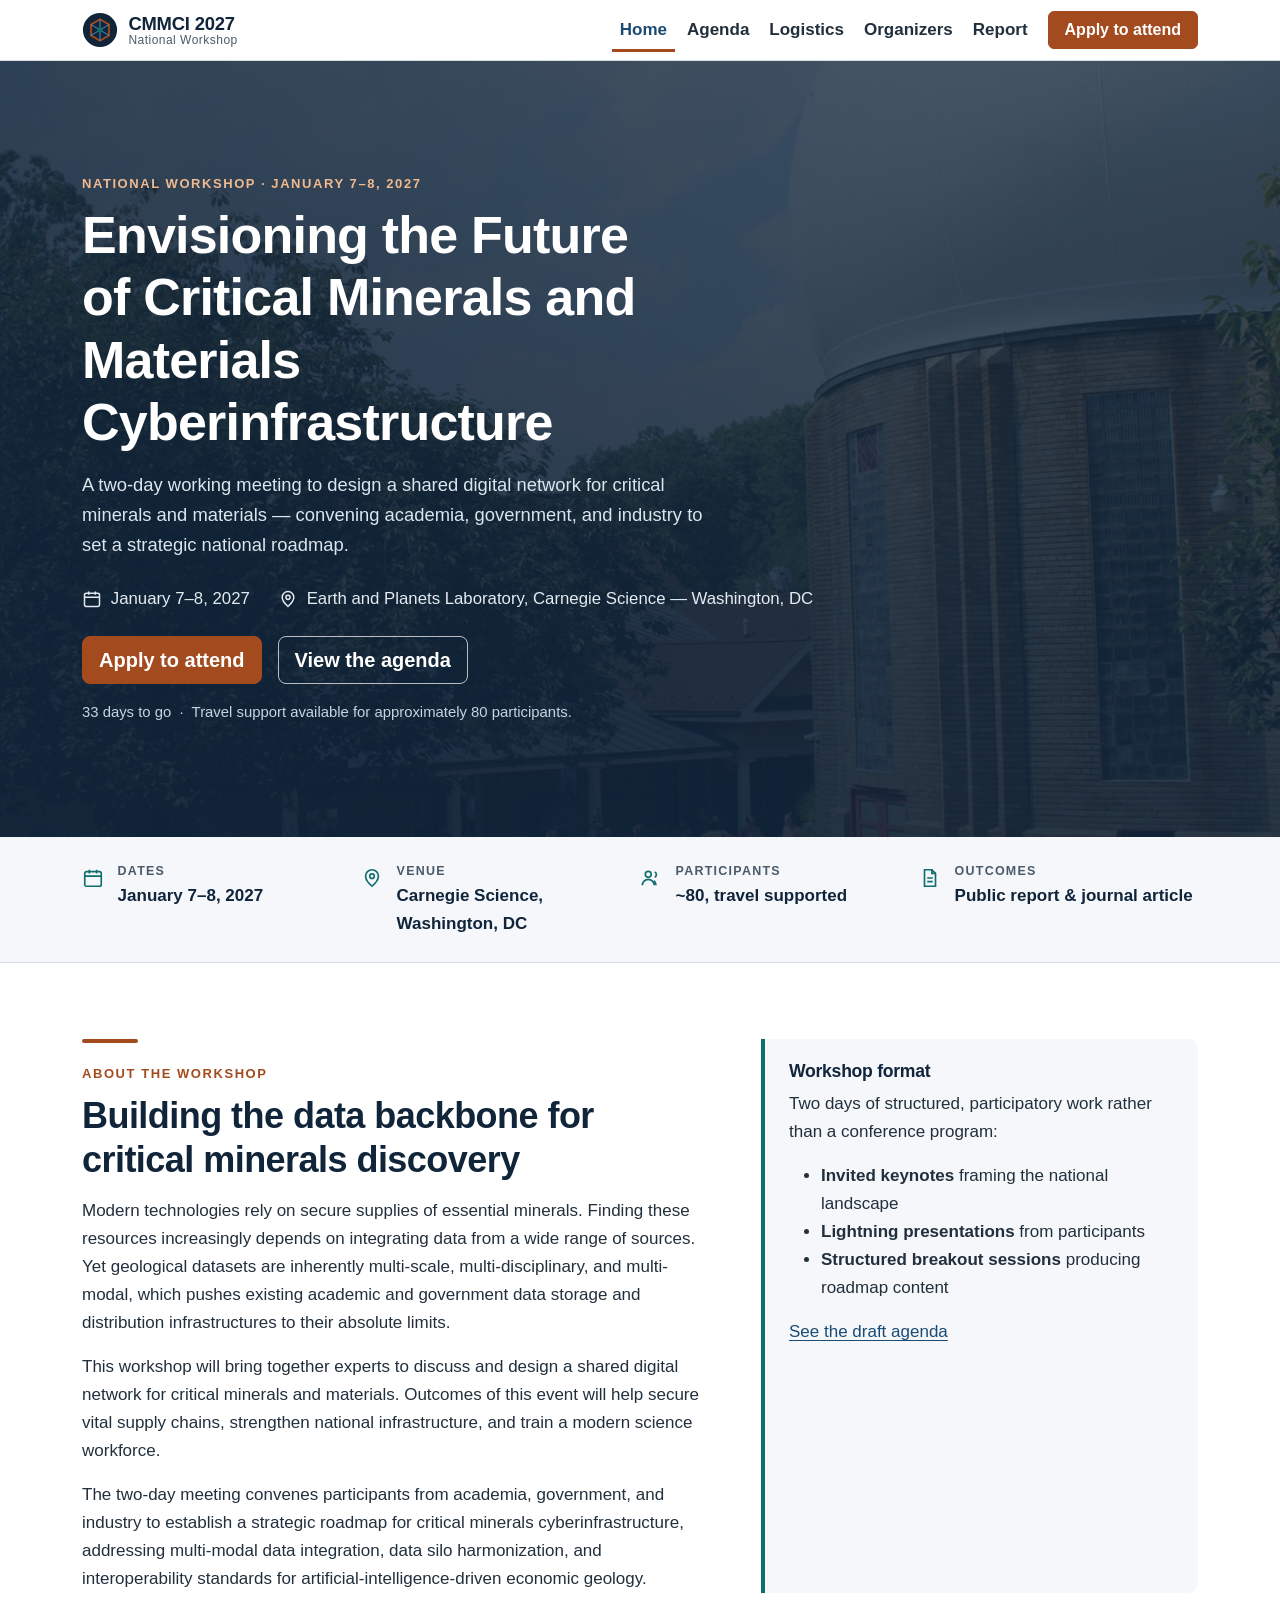
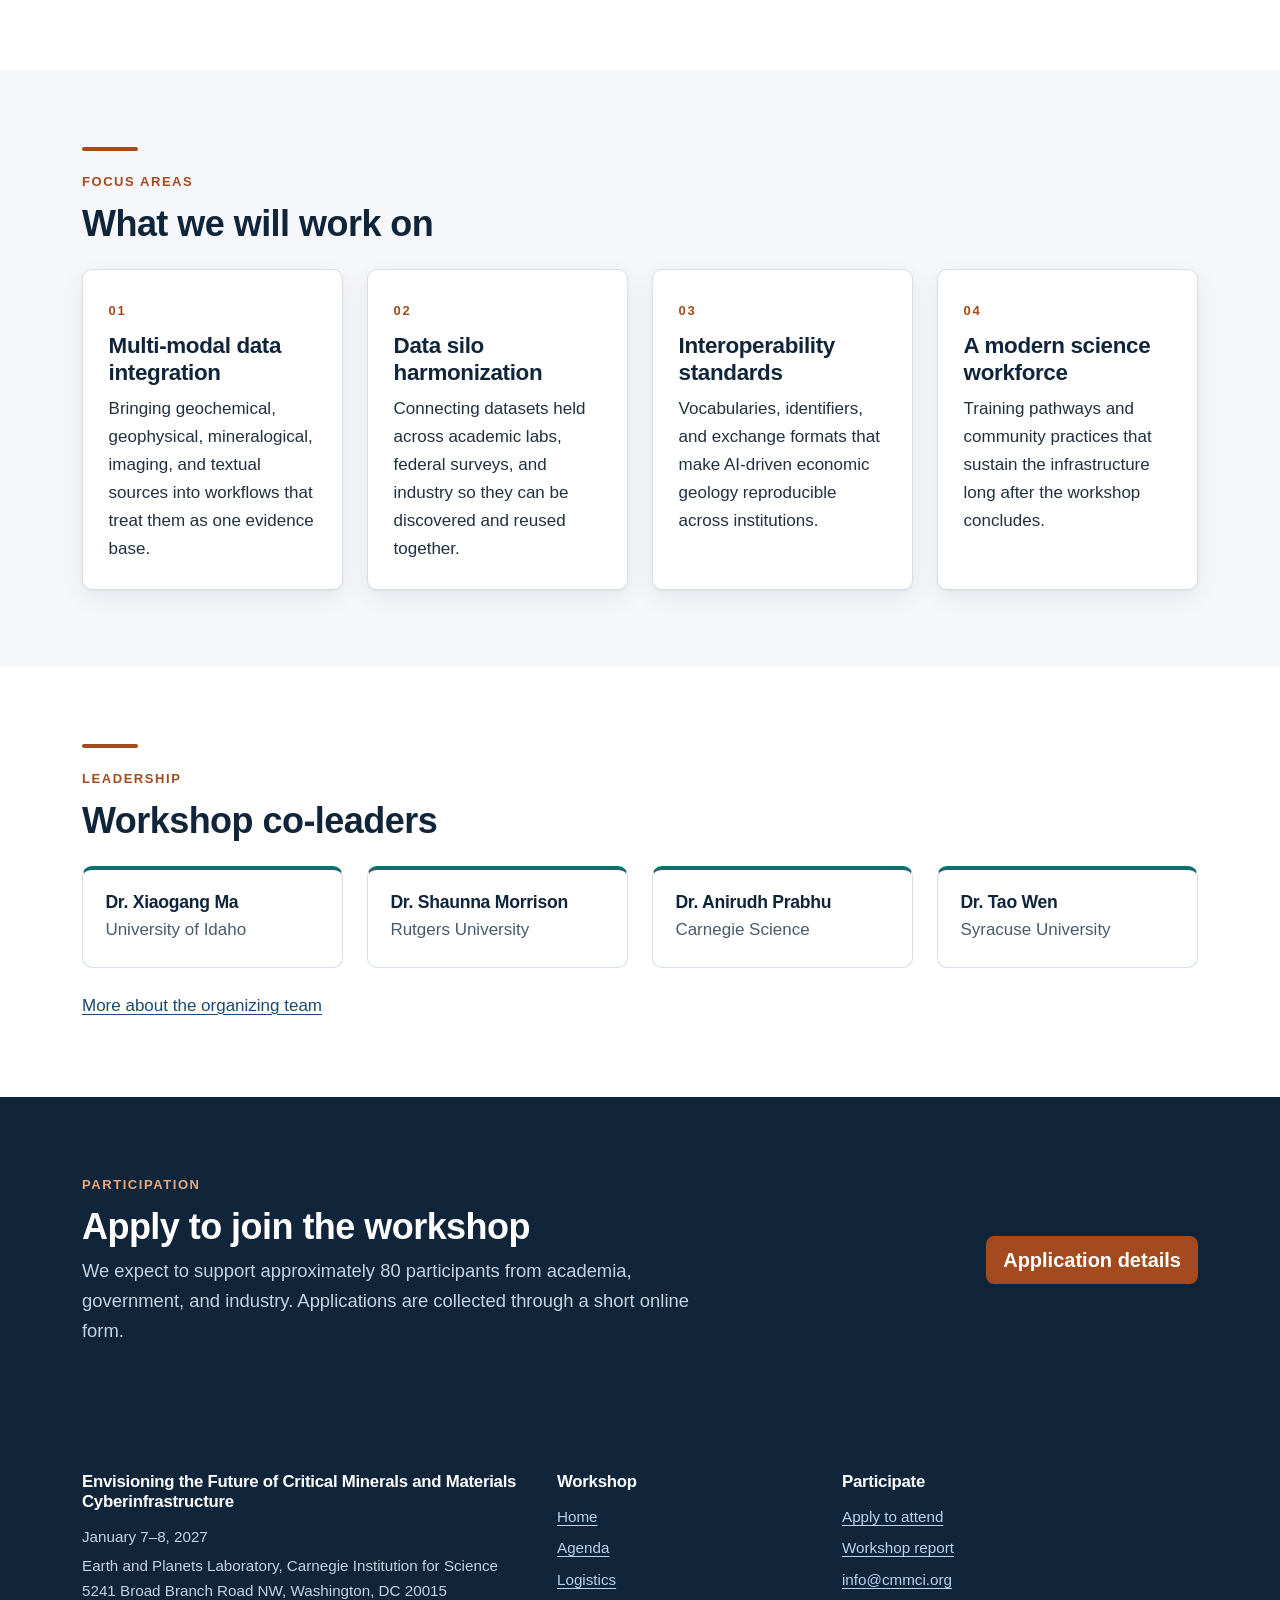
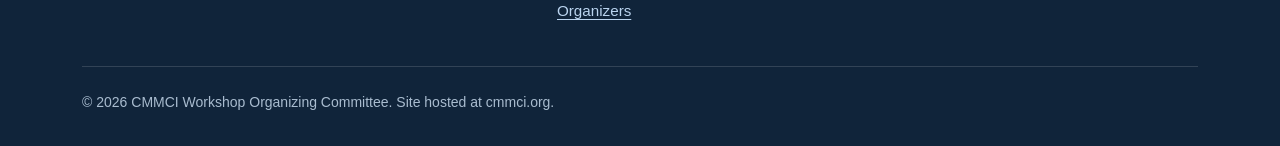
==== index.html @ 9305e16a "Initial site framework for cmmci.org Static multi-page site for the CMMCI 2027 national workshop (En" ====
<!doctype html>
<html lang="en">
<head>
  <meta charset="utf-8">
  <meta name="viewport" content="width=device-width, initial-scale=1">
  <title>Envisioning the Future of Critical Minerals and Materials Cyberinfrastructure</title>
  <meta name="description" content="A national workshop convening academia, government, and industry to establish a strategic roadmap for critical minerals and materials cyberinfrastructure. January 7–8, 2027, Washington, DC.">
  <link rel="canonical" href="https://cmmci.org/">

  <!-- Social preview -->
  <meta property="og:type" content="website">
  <meta property="og:title" content="Envisioning the Future of Critical Minerals and Materials Cyberinfrastructure">
  <meta property="og:description" content="A national workshop, January 7–8, 2027, at the Earth and Planets Laboratory, Carnegie Institution for Science, Washington, DC.">
  <meta property="og:url" content="https://cmmci.org/">
  <meta property="og:image" content="https://cmmci.org/img/DTMGL_SolarEclipse_IMG5105.jpg">
  <meta name="twitter:card" content="summary_large_image">

  <link rel="stylesheet" href="https://cdn.jsdelivr.net/npm/bootstrap@5.3.3/dist/css/bootstrap.min.css">
  <link rel="stylesheet" href="css/styles.css">
</head>

<body>
  <a class="skip-link" href="#main">Skip to main content</a>

  <!-- ==================================================================
       Header — keep this block identical across all pages; only the
       aria-current="page" attribute moves.
       ================================================================== -->
  <header class="site-header">
    <div class="container">
      <nav class="navbar navbar-expand-lg px-0" aria-label="Main">
        <a class="brand-mark" href="index.html">
          <svg class="brand-mark__glyph" viewBox="0 0 40 40" aria-hidden="true" focusable="false">
            <circle cx="20" cy="20" r="19" fill="#10243a"/>
            <path d="M20 8l10 6v12l-10 6-10-6V14z" fill="none" stroke="#a44a1f" stroke-width="2"/>
            <path d="M20 8v24M10 14l20 12M30 14L10 26" stroke="#5b9fd6" stroke-width="1.2" opacity=".8"/>
            <circle cx="20" cy="20" r="3" fill="#0f6e6e"/>
          </svg>
          <span class="brand-mark__text">
            <span class="brand-mark__abbr">CMMCI 2027</span>
            <span class="brand-mark__sub">National Workshop</span>
          </span>
        </a>

        <button class="navbar-toggler" type="button" data-bs-toggle="collapse"
                data-bs-target="#siteNav" aria-controls="siteNav"
                aria-expanded="false" aria-label="Toggle navigation">
          <span class="navbar-toggler-icon"></span>
        </button>

        <div class="collapse navbar-collapse site-nav" id="siteNav">
          <ul class="navbar-nav ms-auto align-items-lg-center gap-lg-1">
            <li class="nav-item"><a class="nav-link" href="index.html" aria-current="page">Home</a></li>
            <li class="nav-item"><a class="nav-link" href="agenda.html">Agenda</a></li>
            <li class="nav-item"><a class="nav-link" href="logistics.html">Logistics</a></li>
            <li class="nav-item"><a class="nav-link" href="organizers.html">Organizers</a></li>
            <li class="nav-item"><a class="nav-link" href="report.html">Report</a></li>
            <li class="nav-item ms-lg-2 mt-2 mt-lg-0">
              <a class="btn btn-cm-accent px-3" href="apply.html">Apply to attend</a>
            </li>
          </ul>
        </div>
      </nav>
    </div>
  </header>

  <main id="main">

    <!-- ================================ Hero ========================== -->
    <section class="hero">
      <img class="hero__bg" src="img/DTMGL_SolarEclipse_IMG5105.jpg" alt="" aria-hidden="true">
      <div class="hero__scrim"></div>

      <div class="container">
        <div class="row">
          <div class="col-lg-9">
            <span class="eyebrow hero__eyebrow">National Workshop &middot; January 7&ndash;8, 2027</span>
            <h1>Envisioning the Future of Critical Minerals and Materials Cyberinfrastructure</h1>

            <p class="lead-copy mt-3 measure" style="color:#dbe5ee;">
              A two-day working meeting to design a shared digital network for critical
              minerals and materials &mdash; convening academia, government, and industry
              to set a strategic national roadmap.
            </p>

            <ul class="hero__meta">
              <li>
                <svg width="20" height="20" viewBox="0 0 24 24" fill="none" stroke="currentColor" stroke-width="1.8" aria-hidden="true" focusable="false">
                  <rect x="3" y="5" width="18" height="16" rx="2"/><path d="M3 10h18M8 3v4M16 3v4"/>
                </svg>
                <span>January 7&ndash;8, 2027</span>
              </li>
              <li>
                <svg width="20" height="20" viewBox="0 0 24 24" fill="none" stroke="currentColor" stroke-width="1.8" aria-hidden="true" focusable="false">
                  <path d="M12 21s7-6.2 7-11a7 7 0 1 0-14 0c0 4.8 7 11 7 11z"/><circle cx="12" cy="10" r="2.5"/>
                </svg>
                <span>Earth and Planets Laboratory, Carnegie Science &mdash; Washington, DC</span>
              </li>
            </ul>

            <div class="d-flex flex-wrap gap-3 mt-4">
              <a class="btn btn-cm-accent btn-lg" href="apply.html">Apply to attend</a>
              <a class="btn btn-cm-onDark btn-lg" href="agenda.html">View the agenda</a>
            </div>

            <p class="mt-3 mb-0 small" style="color:#c6d3e0;">
              <span data-countdown>Applications open soon.</span>
              &nbsp;&middot;&nbsp; Travel support available for approximately 80 participants.
            </p>
          </div>
        </div>
      </div>
    </section>

    <!-- ============================ Fact strip ======================== -->
    <section class="fact-strip" aria-label="Workshop at a glance">
      <div class="container">
        <div class="row row-cols-1 row-cols-sm-2 row-cols-lg-4 g-0">

          <div class="col">
            <div class="fact">
              <span class="fact__icon" aria-hidden="true">
                <svg width="22" height="22" viewBox="0 0 24 24" fill="none" stroke="currentColor" stroke-width="1.8">
                  <rect x="3" y="5" width="18" height="16" rx="2"/><path d="M3 10h18M8 3v4M16 3v4"/>
                </svg>
              </span>
              <span>
                <span class="fact__label">Dates</span>
                <span class="fact__value">January 7&ndash;8, 2027</span>
              </span>
            </div>
          </div>

          <div class="col">
            <div class="fact">
              <span class="fact__icon" aria-hidden="true">
                <svg width="22" height="22" viewBox="0 0 24 24" fill="none" stroke="currentColor" stroke-width="1.8">
                  <path d="M12 21s7-6.2 7-11a7 7 0 1 0-14 0c0 4.8 7 11 7 11z"/><circle cx="12" cy="10" r="2.5"/>
                </svg>
              </span>
              <span>
                <span class="fact__label">Venue</span>
                <span class="fact__value">Carnegie Science, Washington, DC</span>
              </span>
            </div>
          </div>

          <div class="col">
            <div class="fact">
              <span class="fact__icon" aria-hidden="true">
                <svg width="22" height="22" viewBox="0 0 24 24" fill="none" stroke="currentColor" stroke-width="1.8">
                  <circle cx="9" cy="8" r="3.2"/><path d="M2.5 20a6.5 6.5 0 0 1 13 0"/><path d="M16 5.5a3 3 0 0 1 0 5.6M17.5 20a6.4 6.4 0 0 0-2.4-5"/>
                </svg>
              </span>
              <span>
                <span class="fact__label">Participants</span>
                <span class="fact__value">~80, travel supported</span>
              </span>
            </div>
          </div>

          <div class="col">
            <div class="fact">
              <span class="fact__icon" aria-hidden="true">
                <svg width="22" height="22" viewBox="0 0 24 24" fill="none" stroke="currentColor" stroke-width="1.8">
                  <path d="M6 3h8l4 4v14H6z"/><path d="M14 3v4h4M9 12h6M9 16h6"/>
                </svg>
              </span>
              <span>
                <span class="fact__label">Outcomes</span>
                <span class="fact__value">Public report &amp; journal article</span>
              </span>
            </div>
          </div>

        </div>
      </div>
    </section>

    <!-- ============================= Synopsis ========================= -->
    <section class="section" aria-labelledby="about-h">
      <div class="container">
        <div class="row g-5">
          <div class="col-lg-7">
            <div class="rule-accent" aria-hidden="true"></div>
            <span class="eyebrow">About the workshop</span>
            <h2 id="about-h">Building the data backbone for critical minerals discovery</h2>

            <p class="mt-3">
              Modern technologies rely on secure supplies of essential minerals. Finding these
              resources increasingly depends on integrating data from a wide range of sources.
              Yet geological datasets are inherently multi-scale, multi-disciplinary, and
              multi-modal, which pushes existing academic and government data storage and
              distribution infrastructures to their absolute limits.
            </p>

            <p>
              This workshop will bring together experts to discuss and design a shared digital
              network for critical minerals and materials. Outcomes of this event will help
              secure vital supply chains, strengthen national infrastructure, and train a
              modern science workforce.
            </p>

            <p class="mb-0">
              The two-day meeting convenes participants from academia, government, and industry
              to establish a strategic roadmap for critical minerals cyberinfrastructure,
              addressing multi-modal data integration, data silo harmonization, and
              interoperability standards for artificial-intelligence-driven economic geology.
            </p>
          </div>

          <div class="col-lg-5">
            <div class="callout h-100">
              <h3>Workshop format</h3>
              <p>Two days of structured, participatory work rather than a conference program:</p>
              <ul class="mb-3">
                <li><strong>Invited keynotes</strong> framing the national landscape</li>
                <li><strong>Lightning presentations</strong> from participants</li>
                <li><strong>Structured breakout sessions</strong> producing roadmap content</li>
              </ul>
              <p><a href="agenda.html">See the draft agenda</a></p>
            </div>
          </div>
        </div>
      </div>
    </section>

    <!-- ============================== Themes ========================== -->
    <section class="section section--tint" aria-labelledby="themes-h">
      <div class="container">
        <div class="rule-accent" aria-hidden="true"></div>
        <span class="eyebrow">Focus areas</span>
        <h2 id="themes-h" class="mb-4">What we will work on</h2>

        <div class="row g-4">
          <div class="col-md-6 col-lg-3">
            <div class="cm-card">
              <span class="cm-card__num">01</span>
              <h3>Multi-modal data integration</h3>
              <p>Bringing geochemical, geophysical, mineralogical, imaging, and textual
                 sources into workflows that treat them as one evidence base.</p>
            </div>
          </div>
          <div class="col-md-6 col-lg-3">
            <div class="cm-card">
              <span class="cm-card__num">02</span>
              <h3>Data silo harmonization</h3>
              <p>Connecting datasets held across academic labs, federal surveys, and
                 industry so they can be discovered and reused together.</p>
            </div>
          </div>
          <div class="col-md-6 col-lg-3">
            <div class="cm-card">
              <span class="cm-card__num">03</span>
              <h3>Interoperability standards</h3>
              <p>Vocabularies, identifiers, and exchange formats that make AI-driven
                 economic geology reproducible across institutions.</p>
            </div>
          </div>
          <div class="col-md-6 col-lg-3">
            <div class="cm-card">
              <span class="cm-card__num">04</span>
              <h3>A modern science workforce</h3>
              <p>Training pathways and community practices that sustain the
                 infrastructure long after the workshop concludes.</p>
            </div>
          </div>
        </div>
      </div>
    </section>

    <!-- ============================ Organizers ======================== -->
    <section class="section" aria-labelledby="org-h">
      <div class="container">
        <div class="rule-accent" aria-hidden="true"></div>
        <span class="eyebrow">Leadership</span>
        <h2 id="org-h" class="mb-4">Workshop co-leaders</h2>

        <div class="row g-4">
          <div class="col-md-6 col-lg-3">
            <div class="person">
              <h3 class="person__name">Dr. Xiaogang Ma</h3>
              <p class="person__affil">University of Idaho</p>
            </div>
          </div>
          <div class="col-md-6 col-lg-3">
            <div class="person">
              <h3 class="person__name">Dr. Shaunna Morrison</h3>
              <p class="person__affil">Rutgers University</p>
            </div>
          </div>
          <div class="col-md-6 col-lg-3">
            <div class="person">
              <h3 class="person__name">Dr. Anirudh Prabhu</h3>
              <p class="person__affil">Carnegie Science</p>
            </div>
          </div>
          <div class="col-md-6 col-lg-3">
            <div class="person">
              <h3 class="person__name">Dr. Tao Wen</h3>
              <p class="person__affil">Syracuse University</p>
            </div>
          </div>
        </div>

        <p class="mt-4 mb-0"><a href="organizers.html">More about the organizing team</a></p>
      </div>
    </section>

    <!-- ============================= CTA band ========================= -->
    <section class="section section--ink" aria-labelledby="cta-h">
      <div class="container">
        <div class="row align-items-center g-4">
          <div class="col-lg-8">
            <span class="eyebrow">Participation</span>
            <h2 id="cta-h">Apply to join the workshop</h2>
            <p class="lead-copy mb-0 measure">
              We expect to support approximately 80 participants from academia, government,
              and industry. Applications are collected through a short online form.
            </p>
          </div>
          <div class="col-lg-4 text-lg-end">
            <a class="btn btn-cm-accent btn-lg" href="apply.html">Application details</a>
          </div>
        </div>
      </div>
    </section>

  </main>

  <!-- ==================================================================
       Footer — keep identical across all pages.
       ================================================================== -->
  <footer class="site-footer">
    <div class="container">
      <div class="row g-4">
        <div class="col-lg-5">
          <h2>Envisioning the Future of Critical Minerals and Materials Cyberinfrastructure</h2>
          <p class="mb-1">January 7&ndash;8, 2027</p>
          <p class="mb-0">
            Earth and Planets Laboratory, Carnegie Institution for Science<br>
            5241 Broad Branch Road NW, Washington, DC 20015
          </p>
        </div>

        <div class="col-6 col-lg-3">
          <h2>Workshop</h2>
          <ul>
            <li><a href="index.html">Home</a></li>
            <li><a href="agenda.html">Agenda</a></li>
            <li><a href="logistics.html">Logistics</a></li>
            <li><a href="organizers.html">Organizers</a></li>
          </ul>
        </div>

        <div class="col-6 col-lg-4">
          <h2>Participate</h2>
          <ul>
            <li><a href="apply.html">Apply to attend</a></li>
            <li><a href="report.html">Workshop report</a></li>
            <!-- TODO: replace with the real workshop contact address -->
            <li><a href="mailto:info@cmmci.org">info@cmmci.org</a></li>
          </ul>
        </div>
      </div>

      <div class="footer-bottom">
        <p class="mb-0">
          &copy; <span data-current-year>2026</span> CMMCI Workshop Organizing Committee.
          Site hosted at cmmci.org.
        </p>
      </div>
    </div>
  </footer>

  <script src="https://cdn.jsdelivr.net/npm/bootstrap@5.3.3/dist/js/bootstrap.bundle.min.js"></script>
  <script src="js/main.js"></script>
</body>
</html>
---- css/styles.css ----
/* ==========================================================================
   CMMCI Workshop — site styles
   Layered on top of Bootstrap 5.3 (CDN). Bootstrap handles grid, navbar,
   and utilities; this file owns the brand palette, type scale, and the
   handful of custom components (hero, fact strip, cards, agenda rows).

   Color tokens are checked against WCAG 2.1 AA (4.5:1 body, 3:1 large/UI).
   Contrast ratios noted inline — re-check before changing any value.
   ========================================================================== */

:root {
  /* Brand palette */
  --cm-ink:        #10243a;  /* 15.1:1 on white — headings, dark surfaces   */
  --cm-navy:       #1b4b73;  /*  9.2:1 on white — primary actions, links    */
  --cm-navy-dark:  #14395a;  /* hover state for primary                     */
  --cm-copper:     #a44a1f;  /*  5.9:1 on white — accent, rules, eyebrows   */
  --cm-copper-dk:  #833b18;  /* hover state for accent                      */
  --cm-teal:       #0f6e6e;  /*  6.0:1 on white — secondary accent          */
  --cm-muted:      #4a5a6a;  /*  7.1:1 on white — secondary body copy       */
  --cm-body:       #22303d;  /* 12.4:1 on white — body copy                 */

  /* Surfaces */
  --cm-surface:    #f5f7fa;
  --cm-surface-2:  #eaeff5;
  --cm-border:     #d7dee6;
  --cm-white:      #ffffff;

  /* Scale */
  --cm-radius:     10px;
  --cm-shadow:     0 1px 2px rgba(16, 36, 58, .06), 0 8px 24px rgba(16, 36, 58, .07);
  --cm-maxw:       68rem;
}

/* --------------------------------------------------------------------------
   Base
   -------------------------------------------------------------------------- */

body {
  color: var(--cm-body);
  font-family: -apple-system, BlinkMacSystemFont, "Segoe UI", Roboto,
               "Helvetica Neue", Arial, sans-serif;
  font-size: 1.0625rem;
  line-height: 1.65;
  -webkit-font-smoothing: antialiased;
}

h1, h2, h3, h4, h5, h6 {
  color: var(--cm-ink);
  font-weight: 700;
  letter-spacing: -0.015em;
  line-height: 1.2;
}

h1 { font-size: clamp(2rem, 1.4rem + 2.6vw, 3.25rem); }
h2 { font-size: clamp(1.6rem, 1.3rem + 1.3vw, 2.25rem); }
h3 { font-size: clamp(1.2rem, 1.1rem + 0.5vw, 1.4rem); }

a {
  color: var(--cm-navy);
  text-underline-offset: 0.18em;
  text-decoration-thickness: 0.075em;
}

a:hover, a:focus { color: var(--cm-navy-dark); }

/* A single, consistent, always-visible focus ring. Never remove this without
   supplying an equivalent — keyboard users rely on it (WCAG 2.4.7). */
:focus-visible {
  outline: 3px solid var(--cm-copper);
  outline-offset: 2px;
  border-radius: 3px;
}

/* Skip link — visually hidden until focused. */
.skip-link {
  position: absolute;
  left: 0.5rem;
  top: -4rem;
  z-index: 1100;
  padding: 0.65rem 1rem;
  background: var(--cm-ink);
  color: var(--cm-white);
  font-weight: 600;
  border-radius: 0 0 var(--cm-radius) var(--cm-radius);
  transition: top .15s ease-in-out;
}

.skip-link:focus { top: 0; color: var(--cm-white); }

/* --------------------------------------------------------------------------
   Reusable bits
   -------------------------------------------------------------------------- */

.section       { padding: clamp(3rem, 6vw, 5rem) 0; }
.section--tint { background: var(--cm-surface); }
.section--ink  { background: var(--cm-ink); color: #dfe7ef; }
.section--ink h2, .section--ink h3 { color: var(--cm-white); }

.measure { max-width: 62ch; }

/* Small uppercase label that sits above a heading. */
.eyebrow {
  display: block;
  margin-bottom: 0.6rem;
  color: var(--cm-copper);
  font-size: 0.8125rem;
  font-weight: 700;
  letter-spacing: 0.12em;
  text-transform: uppercase;
}

.section--ink .eyebrow { color: #e8a97e; } /* 6.4:1 on --cm-ink */

/* Short copper rule used to open a section. */
.rule-accent {
  width: 3.5rem;
  height: 4px;
  margin-bottom: 1.25rem;
  background: var(--cm-copper);
  border-radius: 2px;
}

.lead-copy {
  font-size: 1.15rem;
  color: var(--cm-muted);
}

.section--ink .lead-copy { color: #c6d3e0; } /* 9.7:1 on --cm-ink */

/* Buttons — built on Bootstrap's CSS-variable API so we inherit its sizing,
   focus, and disabled behavior while supplying brand color. */
.btn-cm {
  --bs-btn-color: #fff;
  --bs-btn-bg: var(--cm-navy);
  --bs-btn-border-color: var(--cm-navy);
  --bs-btn-hover-color: #fff;
  --bs-btn-hover-bg: var(--cm-navy-dark);
  --bs-btn-hover-border-color: var(--cm-navy-dark);
  --bs-btn-active-bg: var(--cm-navy-dark);
  --bs-btn-active-border-color: var(--cm-navy-dark);
  --bs-btn-font-weight: 600;
}

.btn-cm-accent {
  --bs-btn-color: #fff;
  --bs-btn-bg: var(--cm-copper);
  --bs-btn-border-color: var(--cm-copper);
  --bs-btn-hover-color: #fff;
  --bs-btn-hover-bg: var(--cm-copper-dk);
  --bs-btn-hover-border-color: var(--cm-copper-dk);
  --bs-btn-active-bg: var(--cm-copper-dk);
  --bs-btn-font-weight: 600;
}

/* Outline button for use on dark backgrounds (hero, CTA band). */
.btn-cm-onDark {
  --bs-btn-color: #fff;
  --bs-btn-bg: transparent;
  --bs-btn-border-color: rgba(255, 255, 255, .7);
  --bs-btn-hover-color: var(--cm-ink);
  --bs-btn-hover-bg: #fff;
  --bs-btn-hover-border-color: #fff;
  --bs-btn-font-weight: 600;
}

/* --------------------------------------------------------------------------
   Header / navigation
   -------------------------------------------------------------------------- */

.site-header {
  border-bottom: 1px solid var(--cm-border);
  background: var(--cm-white);
}

.brand-mark {
  display: flex;
  align-items: center;
  gap: 0.65rem;
  text-decoration: none;
}

.brand-mark__glyph {
  flex: 0 0 auto;
  width: 2.25rem;
  height: 2.25rem;
}

.brand-mark__text {
  display: flex;
  flex-direction: column;
  line-height: 1.15;
}

.brand-mark__abbr {
  color: var(--cm-ink);
  font-size: 1.15rem;
  font-weight: 800;
  letter-spacing: -0.01em;
}

.brand-mark__sub {
  color: var(--cm-muted);
  font-size: 0.75rem;
  letter-spacing: 0.04em;
}

.site-nav .nav-link {
  color: var(--cm-body);
  font-weight: 600;
  padding: 0.5rem 0.85rem;
  border-radius: 6px;
}

.site-nav .nav-link:hover { color: var(--cm-navy); background: var(--cm-surface); }

/* Current page. The copper underline is decorative — aria-current on the link
   is what actually conveys this to assistive tech (WCAG 1.4.1). */
.site-nav .nav-link[aria-current="page"] {
  color: var(--cm-navy);
  box-shadow: inset 0 -3px 0 var(--cm-copper);
  border-radius: 6px 6px 0 0;
}

/* --------------------------------------------------------------------------
   Hero
   -------------------------------------------------------------------------- */

.hero {
  position: relative;
  isolation: isolate;
  padding: clamp(3.5rem, 9vw, 7rem) 0;
  background-color: var(--cm-ink);
  color: #fff;
}

.hero__bg {
  position: absolute;
  inset: 0;
  z-index: -2;
  width: 100%;
  height: 100%;
  object-fit: cover;
}

/* Overlay does the accessibility work: it guarantees hero text clears 4.5:1
   no matter which photo sits behind it. Do not lighten past .70 alpha. */
.hero__scrim {
  position: absolute;
  inset: 0;
  z-index: -1;
  background:
    linear-gradient(180deg, rgba(16, 36, 58, .70) 0%, rgba(16, 36, 58, .86) 100%),
    linear-gradient(90deg, rgba(16, 36, 58, .55) 0%, rgba(16, 36, 58, .15) 100%);
}

.hero h1 { color: #fff; max-width: 20ch; }

.hero__eyebrow { color: #f0b98f; } /* 7.2:1 over the scrimmed backdrop */

.hero__meta {
  display: flex;
  flex-wrap: wrap;
  gap: 0.5rem 1.75rem;
  margin: 1.5rem 0 0;
  padding: 0;
  list-style: none;
  font-size: 1.05rem;
  color: #e4ebf2;
}

.hero__meta li { display: flex; align-items: flex-start; gap: 0.55rem; }
.hero__meta svg { flex: 0 0 auto; margin-top: 0.28em; }

/* Small page banner used on interior pages instead of the full hero. */
.page-head {
  padding: clamp(2.5rem, 5vw, 4rem) 0;
  background: var(--cm-ink);
  color: #dfe7ef;
}

.page-head h1 { color: #fff; }
.page-head .lead-copy { color: #c6d3e0; }

/* --------------------------------------------------------------------------
   Fact strip
   -------------------------------------------------------------------------- */

.fact-strip {
  background: var(--cm-surface);
  border-bottom: 1px solid var(--cm-border);
}

.fact {
  display: flex;
  gap: 0.85rem;
  padding: 1.5rem 0;
}

.fact__icon { flex: 0 0 auto; color: var(--cm-teal); margin-top: 0.15rem; }
.fact__label {
  display: block;
  color: var(--cm-muted);
  font-size: 0.78rem;
  font-weight: 700;
  letter-spacing: 0.1em;
  text-transform: uppercase;
}
.fact__value { color: var(--cm-ink); font-weight: 600; }

/* --------------------------------------------------------------------------
   Cards
   -------------------------------------------------------------------------- */

.cm-card {
  height: 100%;
  padding: 1.6rem;
  background: var(--cm-white);
  border: 1px solid var(--cm-border);
  border-radius: var(--cm-radius);
  box-shadow: var(--cm-shadow);
}

.cm-card__num {
  display: inline-block;
  margin-bottom: 0.75rem;
  color: var(--cm-copper);
  font-size: 0.8125rem;
  font-weight: 800;
  letter-spacing: 0.12em;
}

.cm-card h3 { margin-bottom: 0.5rem; }
.cm-card p:last-child { margin-bottom: 0; }

/* Person card (organizers). */
.person {
  height: 100%;
  padding: 1.4rem;
  background: var(--cm-white);
  border: 1px solid var(--cm-border);
  border-top: 4px solid var(--cm-teal);
  border-radius: var(--cm-radius);
}

.person__name { font-size: 1.1rem; margin-bottom: 0.2rem; }
.person__role { color: var(--cm-copper); font-weight: 600; font-size: 0.85rem;
                letter-spacing: 0.06em; text-transform: uppercase; }
.person__affil { color: var(--cm-muted); margin-bottom: 0; }

/* --------------------------------------------------------------------------
   Agenda
   -------------------------------------------------------------------------- */

.agenda-day {
  border: 1px solid var(--cm-border);
  border-radius: var(--cm-radius);
  overflow: hidden;
  background: var(--cm-white);
}

.agenda-day__head {
  padding: 1rem 1.35rem;
  background: var(--cm-ink);
  color: #fff;
}

.agenda-day__head h2 { color: #fff; margin: 0; font-size: 1.35rem; }
.agenda-day__date { color: #c6d3e0; font-size: 0.95rem; }

.agenda-row {
  display: grid;
  grid-template-columns: 9.5rem 1fr;
  gap: 0 1.5rem;
  padding: 1.15rem 1.35rem;
  border-top: 1px solid var(--cm-border);
}

.agenda-row:first-of-type { border-top: none; }

.agenda-row__time {
  color: var(--cm-navy);
  font-weight: 700;
  font-variant-numeric: tabular-nums;
}

.agenda-row__title { font-size: 1.05rem; font-weight: 700; color: var(--cm-ink);
                     margin-bottom: 0.15rem; }
.agenda-row__desc  { color: var(--cm-muted); margin-bottom: 0; font-size: 0.97rem; }

@media (max-width: 575.98px) {
  .agenda-row { grid-template-columns: 1fr; gap: 0.3rem; }
}

/* Badge marking unconfirmed content. Uses text, not color alone. */
.badge-tbd {
  display: inline-block;
  padding: 0.15em 0.6em;
  background: var(--cm-surface-2);
  border: 1px solid var(--cm-border);
  border-radius: 999px;
  color: var(--cm-muted);
  font-size: 0.75rem;
  font-weight: 700;
  letter-spacing: 0.06em;
  text-transform: uppercase;
  vertical-align: middle;
}

/* --------------------------------------------------------------------------
   Callouts, timeline, footer
   -------------------------------------------------------------------------- */

.callout {
  padding: 1.35rem 1.5rem;
  background: var(--cm-surface);
  border-left: 4px solid var(--cm-teal);
  border-radius: 0 var(--cm-radius) var(--cm-radius) 0;
}

.callout h3 { font-size: 1.1rem; }
.callout p:last-child { margin-bottom: 0; }

.timeline { list-style: none; margin: 0; padding: 0; }

.timeline li {
  position: relative;
  padding: 0 0 1.6rem 2rem;
  border-left: 2px solid var(--cm-border);
}

.timeline li:last-child { border-left-color: transparent; padding-bottom: 0; }

.timeline li::before {
  content: "";
  position: absolute;
  left: -0.44rem;
  top: 0.35rem;
  width: 0.8rem;
  height: 0.8rem;
  background: var(--cm-copper);
  border-radius: 50%;
}

.timeline__date { display: block; color: var(--cm-copper); font-weight: 700;
                  font-size: 0.85rem; letter-spacing: 0.06em; text-transform: uppercase; }
.timeline__what { font-weight: 600; color: var(--cm-ink); }

.site-footer {
  padding: 3rem 0 2rem;
  background: var(--cm-ink);
  color: #c6d3e0;
  font-size: 0.95rem;
}

.site-footer h2 { color: #fff; font-size: 1.05rem; margin-bottom: 0.75rem; }
.site-footer a { color: #b9d3ee; } /* 8.1:1 on --cm-ink */
.site-footer a:hover, .site-footer a:focus { color: #fff; }

.site-footer ul { list-style: none; padding: 0; margin: 0; }
.site-footer li { margin-bottom: 0.4rem; }

.footer-bottom {
  margin-top: 2.25rem;
  padding-top: 1.5rem;
  border-top: 1px solid rgba(255, 255, 255, .14);
  color: #a9bccf; /* 6.5:1 on --cm-ink */
  font-size: 0.875rem;
}

/* --------------------------------------------------------------------------
   Motion & print
   -------------------------------------------------------------------------- */

@media (prefers-reduced-motion: reduce) {
  *, *::before, *::after {
    animation-duration: 0.01ms !important;
    animation-iteration-count: 1 !important;
    transition-duration: 0.01ms !important;
    scroll-behavior: auto !important;
  }
}

@media print {
  .site-header, .site-footer, .skip-link, .hero__bg, .hero__scrim { display: none !important; }
  .hero, .page-head { background: none; color: #000; padding: 1rem 0; }
  .hero h1, .page-head h1 { color: #000; }
  a[href^="http"]::after { content: " (" attr(href) ")"; font-size: 0.85em; }
}
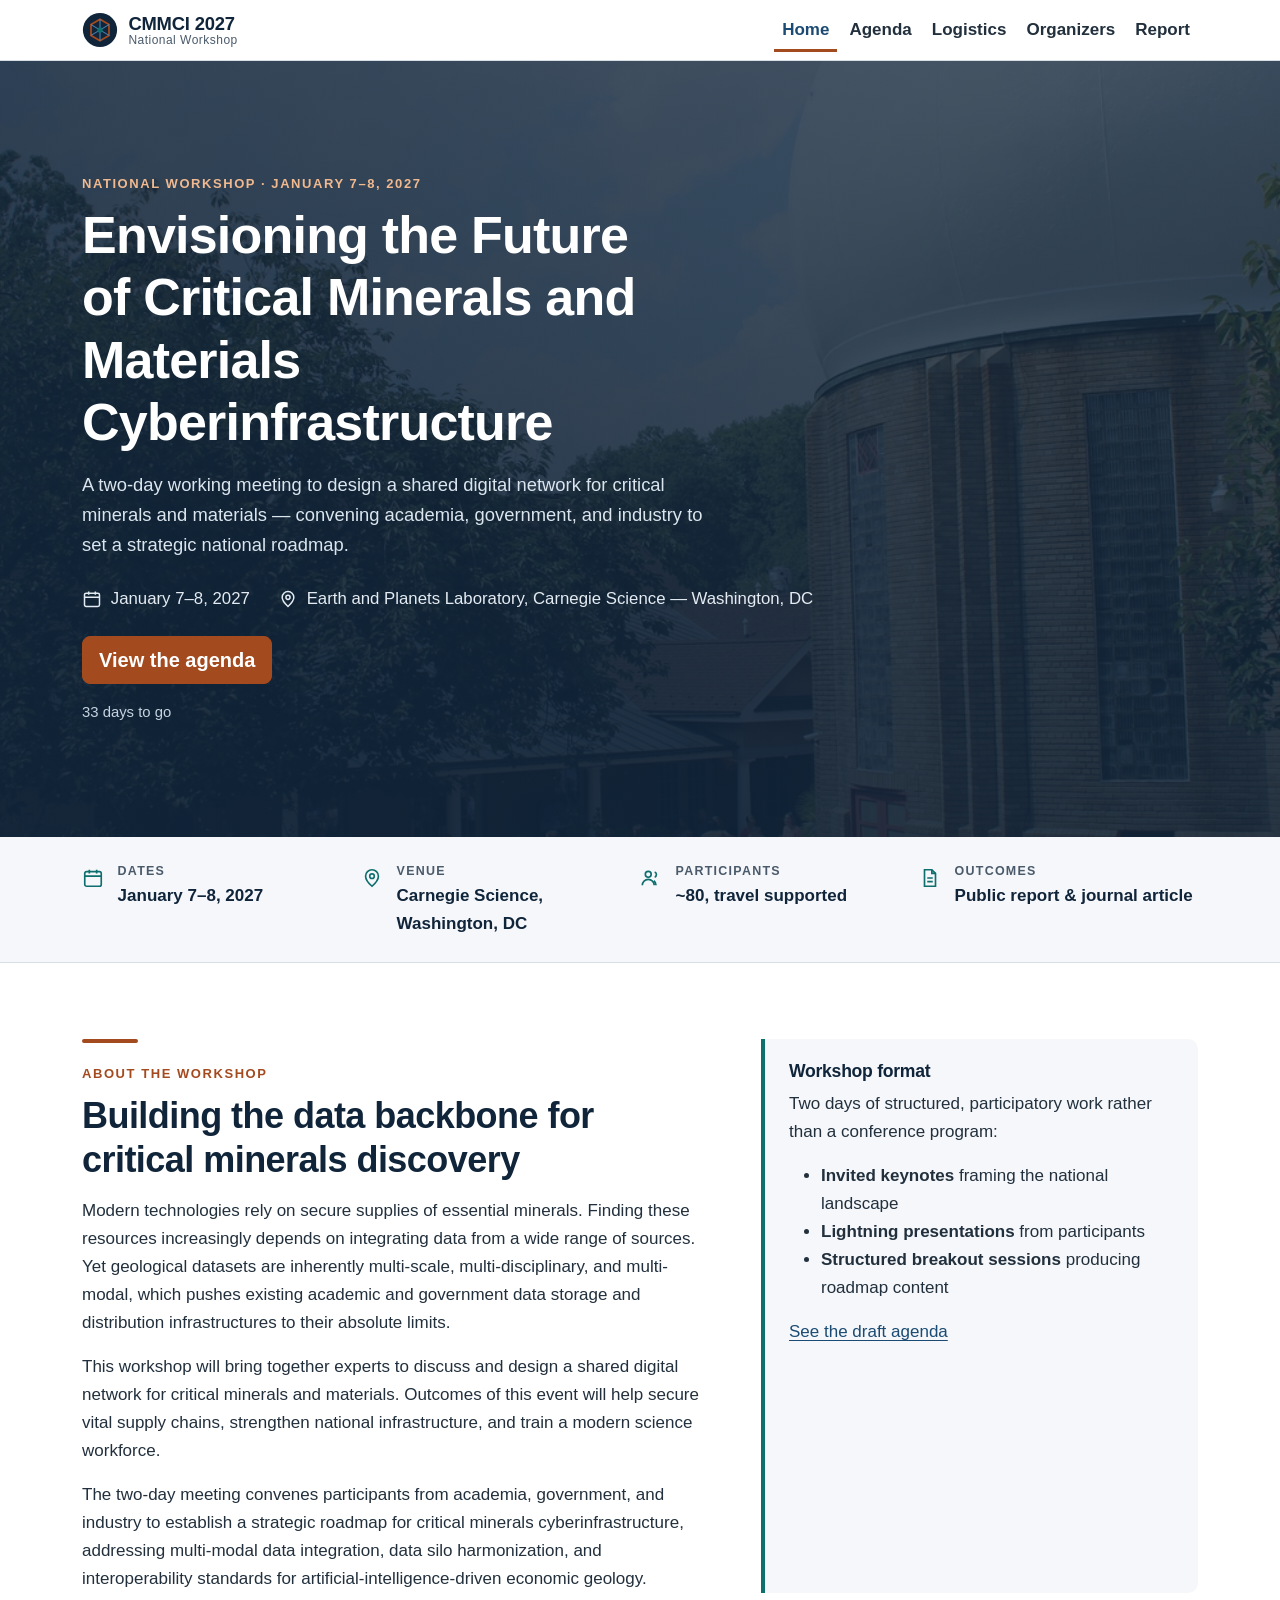
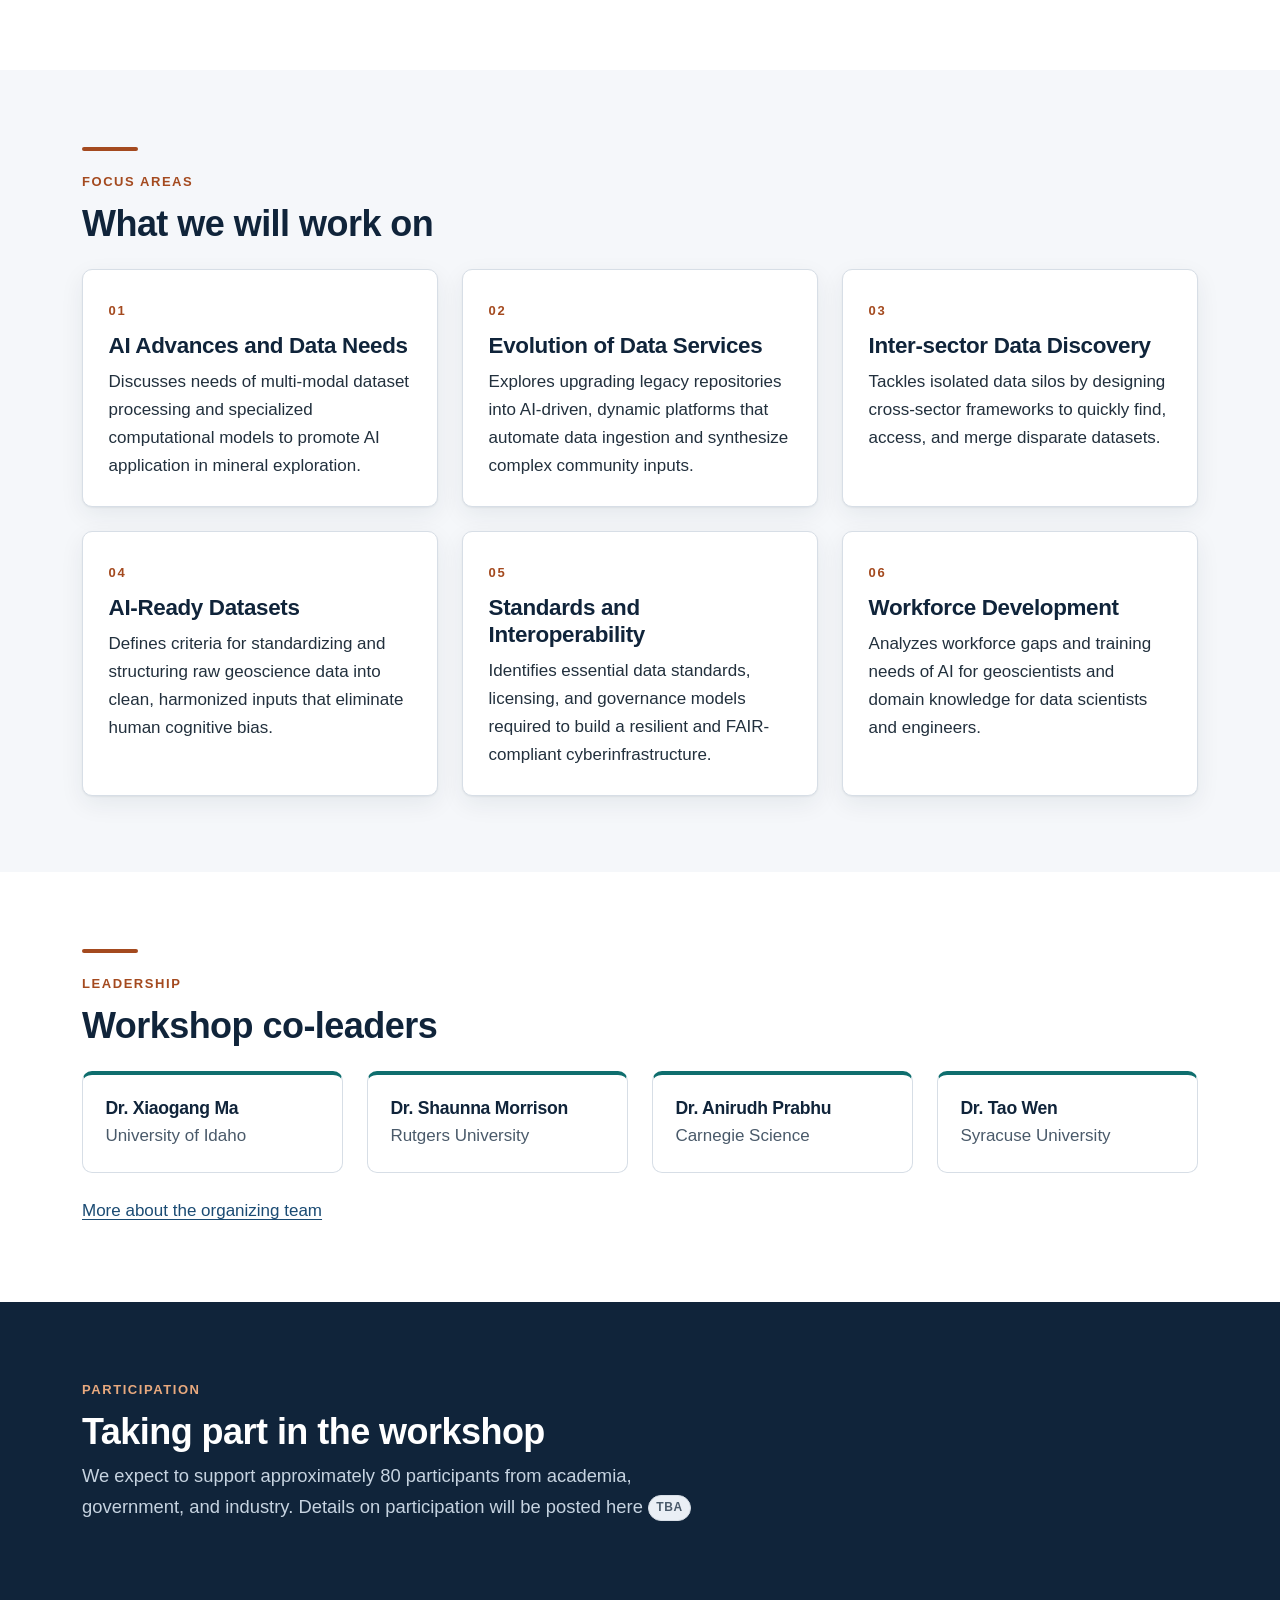
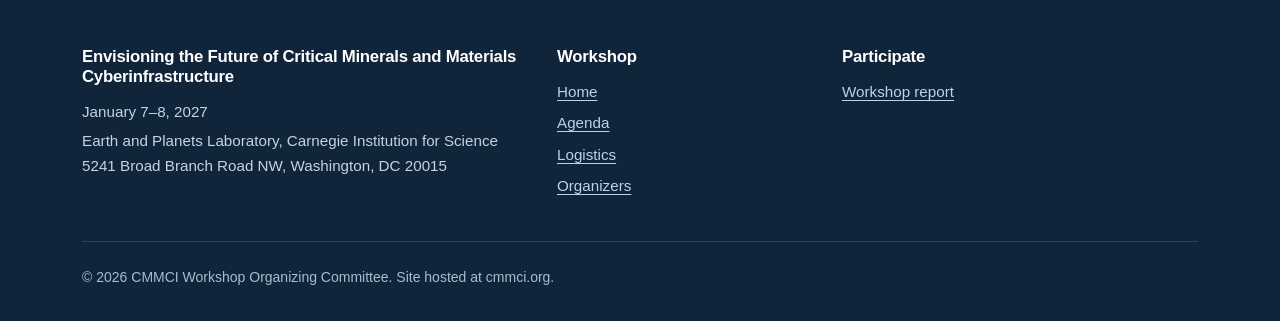
==== commit 97c48596: "Update site content: drop application flow, add real agenda and sponsor Content pass from the organi" ====
--- a/index.html
+++ b/index.html
@@ -55,9 +55,6 @@
             <li class="nav-item"><a class="nav-link" href="logistics.html">Logistics</a></li>
             <li class="nav-item"><a class="nav-link" href="organizers.html">Organizers</a></li>
             <li class="nav-item"><a class="nav-link" href="report.html">Report</a></li>
-            <li class="nav-item ms-lg-2 mt-2 mt-lg-0">
-              <a class="btn btn-cm-accent px-3" href="apply.html">Apply to attend</a>
-            </li>
           </ul>
         </div>
       </nav>
@@ -99,13 +96,11 @@
             </ul>
 
             <div class="d-flex flex-wrap gap-3 mt-4">
-              <a class="btn btn-cm-accent btn-lg" href="apply.html">Apply to attend</a>
-              <a class="btn btn-cm-onDark btn-lg" href="agenda.html">View the agenda</a>
+              <a class="btn btn-cm-accent btn-lg" href="agenda.html">View the agenda</a>
             </div>
 
             <p class="mt-3 mb-0 small" style="color:#c6d3e0;">
-              <span data-countdown>Applications open soon.</span>
-              &nbsp;&middot;&nbsp; Travel support available for approximately 80 participants.
+              <span data-countdown>Save the date.</span>
             </p>
           </div>
         </div>
@@ -233,36 +228,52 @@
         <h2 id="themes-h" class="mb-4">What we will work on</h2>
 
         <div class="row g-4">
-          <div class="col-md-6 col-lg-3">
+          <div class="col-md-6 col-lg-4">
             <div class="cm-card">
               <span class="cm-card__num">01</span>
-              <h3>Multi-modal data integration</h3>
-              <p>Bringing geochemical, geophysical, mineralogical, imaging, and textual
-                 sources into workflows that treat them as one evidence base.</p>
-            </div>
-          </div>
-          <div class="col-md-6 col-lg-3">
+              <h3>AI Advances and Data Needs</h3>
+              <p>Discusses needs of multi-modal dataset processing and specialized
+                 computational models to promote AI application in mineral exploration.</p>
+            </div>
+          </div>
+          <div class="col-md-6 col-lg-4">
             <div class="cm-card">
               <span class="cm-card__num">02</span>
-              <h3>Data silo harmonization</h3>
-              <p>Connecting datasets held across academic labs, federal surveys, and
-                 industry so they can be discovered and reused together.</p>
-            </div>
-          </div>
-          <div class="col-md-6 col-lg-3">
+              <h3>Evolution of Data Services</h3>
+              <p>Explores upgrading legacy repositories into AI-driven, dynamic platforms
+                 that automate data ingestion and synthesize complex community inputs.</p>
+            </div>
+          </div>
+          <div class="col-md-6 col-lg-4">
             <div class="cm-card">
               <span class="cm-card__num">03</span>
-              <h3>Interoperability standards</h3>
-              <p>Vocabularies, identifiers, and exchange formats that make AI-driven
-                 economic geology reproducible across institutions.</p>
-            </div>
-          </div>
-          <div class="col-md-6 col-lg-3">
+              <h3>Inter-sector Data Discovery</h3>
+              <p>Tackles isolated data silos by designing cross-sector frameworks to
+                 quickly find, access, and merge disparate datasets.</p>
+            </div>
+          </div>
+          <div class="col-md-6 col-lg-4">
             <div class="cm-card">
               <span class="cm-card__num">04</span>
-              <h3>A modern science workforce</h3>
-              <p>Training pathways and community practices that sustain the
-                 infrastructure long after the workshop concludes.</p>
+              <h3>AI-Ready Datasets</h3>
+              <p>Defines criteria for standardizing and structuring raw geoscience data
+                 into clean, harmonized inputs that eliminate human cognitive bias.</p>
+            </div>
+          </div>
+          <div class="col-md-6 col-lg-4">
+            <div class="cm-card">
+              <span class="cm-card__num">05</span>
+              <h3>Standards and Interoperability</h3>
+              <p>Identifies essential data standards, licensing, and governance models
+                 required to build a resilient and FAIR-compliant cyberinfrastructure.</p>
+            </div>
+          </div>
+          <div class="col-md-6 col-lg-4">
+            <div class="cm-card">
+              <span class="cm-card__num">06</span>
+              <h3>Workforce Development</h3>
+              <p>Analyzes workforce gaps and training needs of AI for geoscientists and
+                 domain knowledge for data scientists and engineers.</p>
             </div>
           </div>
         </div>
@@ -313,14 +324,13 @@
         <div class="row align-items-center g-4">
           <div class="col-lg-8">
             <span class="eyebrow">Participation</span>
-            <h2 id="cta-h">Apply to join the workshop</h2>
+            <h2 id="cta-h">Taking part in the workshop</h2>
+            <!-- TODO: describe how participants are identified and invited. -->
             <p class="lead-copy mb-0 measure">
               We expect to support approximately 80 participants from academia, government,
-              and industry. Applications are collected through a short online form.
-            </p>
-          </div>
-          <div class="col-lg-4 text-lg-end">
-            <a class="btn btn-cm-accent btn-lg" href="apply.html">Application details</a>
+              and industry. Details on participation will be posted here
+              <span class="badge-tbd">TBA</span>
+            </p>
           </div>
         </div>
       </div>
@@ -356,10 +366,7 @@
         <div class="col-6 col-lg-4">
           <h2>Participate</h2>
           <ul>
-            <li><a href="apply.html">Apply to attend</a></li>
             <li><a href="report.html">Workshop report</a></li>
-            <!-- TODO: replace with the real workshop contact address -->
-            <li><a href="mailto:info@cmmci.org">info@cmmci.org</a></li>
           </ul>
         </div>
       </div>
